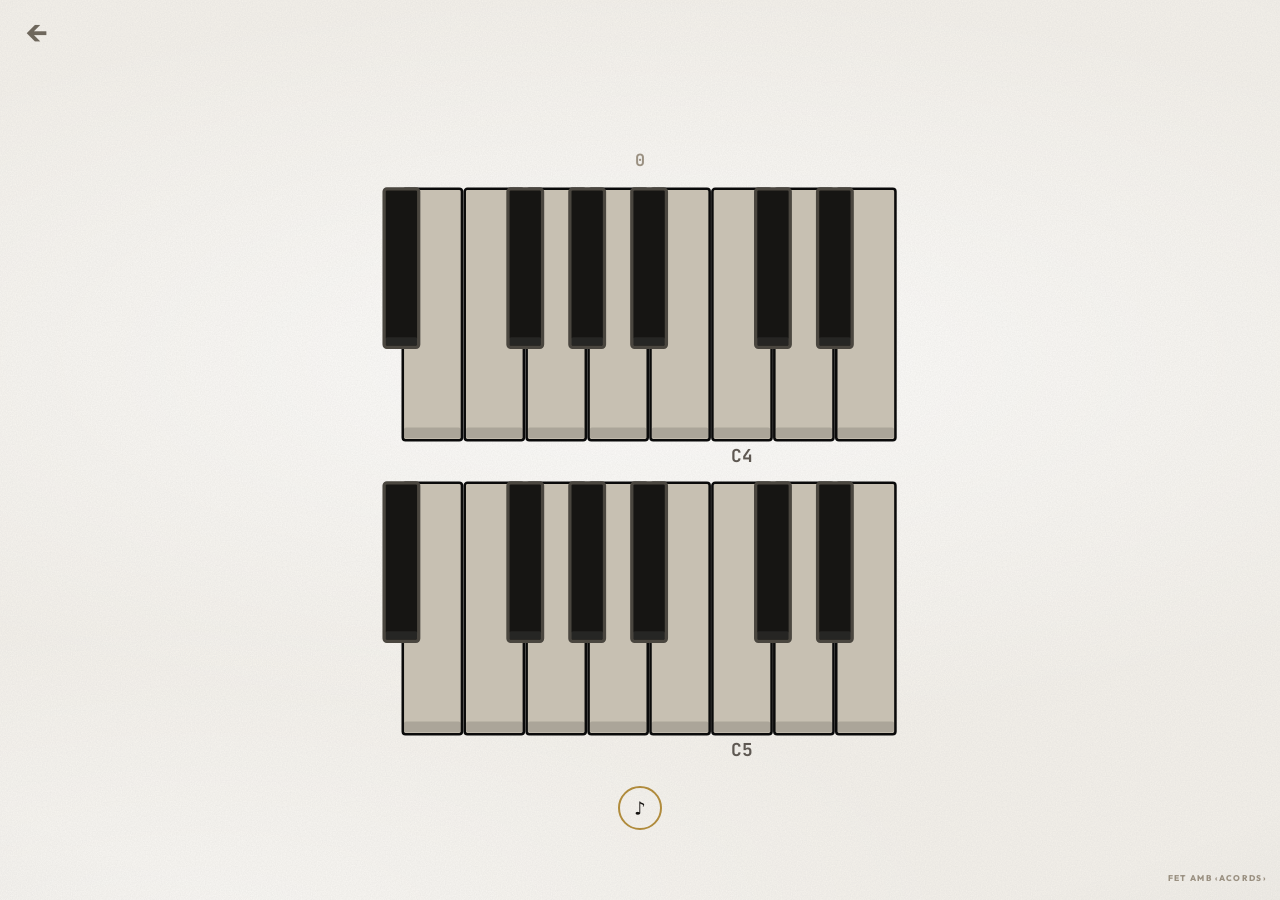
==== quinacord/index.html @ bc4dd2d1 "Add files via upload" ====
<!DOCTYPE html>
<html lang="ca" style="background:#060605">
<head>
<meta charset="utf-8">
<meta name="viewport" content="width=device-width, initial-scale=1, maximum-scale=1, user-scalable=no, viewport-fit=cover">
<meta name="theme-color" content="#060605">
<meta name="color-scheme" content="dark light">
<meta name="description" content="Cada dia sona un acord. Troba'l al piano.">
<meta name="apple-mobile-web-app-capable" content="yes">
<meta name="apple-mobile-web-app-status-bar-style" content="black-translucent">
<meta name="format-detection" content="telephone=no">
<title>Quinacord</title>
<link rel="icon" href="../icon.svg" type="image/svg+xml">
<link rel="apple-touch-icon" href="../apple-touch-icon.png">
<link rel="preconnect" href="https://fonts.googleapis.com">
<link rel="preconnect" href="https://fonts.gstatic.com" crossorigin>
<link rel="stylesheet" href="https://fonts.googleapis.com/css2?family=Outfit:wght@500;700;800;900&family=JetBrains+Mono:wght@500;700;800&display=swap">
<link rel="stylesheet" href="quinacord.css?v=9">
</head>
<body>

<!-- Quinacord es un pla mes d'Acords: el wordmark fa de titol d'acord,
     els modes son opcions tipografiques amb el subratllat de la casa,
     l'orella es la de la pantalla de practica i el teclat va contingut
     com als panells. -->
<main class="q">

  <a class="q-back" href="../" aria-label="Tornar a Acords">&#8592;</a>

  <section class="q-stage">
    <div class="q-name" id="q-name" aria-live="polite"></div>

    <div class="q-fails" id="q-miss" aria-label="Errades"></div>

    <div class="q-kb" id="q-kb" aria-label="Teclat"></div>

    <div class="q-row">
      <button type="button" class="pr-ear" id="q-ear" aria-label="Sentir l'acord del dia">
        <i id="q-ear-fill"></i><span>&#9834;</span>
      </button>
      <div class="q-done" id="q-done" hidden>
        <button type="button" class="q-share" id="q-share">comparteix</button>
        <button type="button" class="q-more" id="q-more">seguir jugant</button>
      </div>
    </div>
  </section>

  <a href="../" class="q-made">fet amb &#8249;Acords&#8250;</a>

</main>

<script src="../js/theory.js"></script>
<script src="../js/audio.js"></script>
<script src="../js/piano.js"></script>
<script src="game.js?v=11"></script>
</body>
</html>
---- quinacord/quinacord.css ----
/* ============================================================
   Quinacord — un pla més d'Acords.
   Mateixa casa: Outfit en negre per al gran, JetBrains Mono per a
   les xifres, microcaps, el subratllat amb el peu sortint, el fons
   mat amb gra, llum al centre i vinyeta. Res que l'app no faci.
   ============================================================ */

:root {
  --bg:    #060605;
  --text:  #F4F1EB;
  --beige: #DCC9A6;
  --ok:    #93B478;
  --bad:   #A65B4B;
  --muted: #948D83;
  --dim:   #66605A;
  --line:  #3A3733;
  --w-big:  900;
  --w-caps: 800;
  --sans:  "Outfit", system-ui, -apple-system, "Segoe UI", Roboto, sans-serif;
  --mono:  "JetBrains Mono", ui-monospace, "SFMono-Regular", Consolas, monospace;
}
@media (prefers-color-scheme: light) {
  :root {
    --bg:    #F4F1EB;
    --text:  #141210;
    --beige: #B08B3C;
    --ok:    #4F7A3C;
    --bad:   #9E4A38;
    --muted: #6E675C;
    --dim:   #9A9081;
    --line:  #C7BFAF;
  }
  html { background: #F4F1EB !important; }
}

* { box-sizing: border-box; }
::selection { background: var(--beige); color: #060605; }

html, body { height: 100%; margin: 0; overflow: hidden; }
body {
  background: var(--bg);
  color: var(--text);
  font-family: var(--sans);
  font-size: 16px;
  line-height: 1.4;
  -webkit-text-size-adjust: 100%;
  -webkit-tap-highlight-color: transparent;
  overscroll-behavior: none;
}
button { font-family: inherit; touch-action: manipulation; -webkit-user-select: none; user-select: none; }
:focus-visible { outline: 2px solid var(--beige); outline-offset: 2px; }

/* el fons de l'app, exacte: llum principal, contrallum, vinyeta i gra */
.q {
  position: relative;
  height: 100vh; height: 100dvh;
  display: flex; flex-direction: column; align-items: center;
  padding: calc(26px + env(safe-area-inset-top)) 16px calc(14px + env(safe-area-inset-bottom));
  overflow: hidden;
}
.q::before {
  content: ""; position: absolute; inset: 0; z-index: 0; pointer-events: none;
  background:
    url("data:image/svg+xml,%3Csvg xmlns='http://www.w3.org/2000/svg' width='240' height='240'%3E%3Cfilter id='g'%3E%3CfeTurbulence type='fractalNoise' baseFrequency='.8' numOctaves='2' stitchTiles='stitch'/%3E%3CfeColorMatrix values='0 0 0 0 1 0 0 0 0 1 0 0 0 0 1 0 0 0 .045 0'/%3E%3C/filter%3E%3Crect width='240' height='240' filter='url(%23g)'/%3E%3C/svg%3E") repeat left top / 240px 240px,
    radial-gradient(115% 62% at 50% 40%, rgba(255, 255, 255, .065), transparent 66%),
    radial-gradient(85% 48% at 16% 102%, rgba(255, 255, 255, .03), transparent 70%),
    radial-gradient(135% 105% at 50% 46%, transparent 52%, rgba(0, 0, 0, .5) 100%);
}
@media (prefers-color-scheme: light) {
  .q::before {
    background:
      url("data:image/svg+xml,%3Csvg xmlns='http://www.w3.org/2000/svg' width='240' height='240'%3E%3Cfilter id='g'%3E%3CfeTurbulence type='fractalNoise' baseFrequency='.8' numOctaves='2' stitchTiles='stitch'/%3E%3CfeColorMatrix values='0 0 0 0 0 0 0 0 0 0 0 0 0 0 0 0 0 0 .05 0'/%3E%3C/filter%3E%3Crect width='240' height='240' filter='url(%23g)'/%3E%3C/svg%3E") repeat left top / 240px 240px,
      radial-gradient(115% 62% at 50% 40%, rgba(255, 255, 255, .8), transparent 66%),
      radial-gradient(85% 48% at 16% 102%, rgba(255, 255, 255, .45), transparent 70%),
      radial-gradient(135% 105% at 50% 46%, transparent 55%, rgba(31, 27, 21, .085) 100%);
  }
}
.q > * { position: relative; z-index: 1; }

/* ---------------- la marca xiuxiueja: enrere + microcaps ---------------- */
.q-back {
  position: absolute; top: calc(6px + env(safe-area-inset-top)); left: 4px;
  width: 64px; height: 52px;
  display: flex; align-items: center; justify-content: center;
  color: var(--muted); text-decoration: none;
  font-family: var(--sans); font-size: 2rem; font-weight: 600; line-height: 1;
}
.q-back:active { color: var(--beige); }

/* ---------------- l'escenari ---------------- */
.q-stage {
  flex: 1 1 auto; min-height: 0;
  width: 100%; max-width: 520px;
  display: flex; flex-direction: column; align-items: center; justify-content: center;
  gap: 12px;
}
.q-name {
  min-height: 56px;
  display: flex; align-items: flex-end;
  font-size: 3rem; font-weight: var(--w-big); letter-spacing: -.02em; line-height: 1;
  color: var(--beige);
}
.q-name.ok { color: var(--ok); animation: q-pop .32s cubic-bezier(.2,.8,.2,1) both; }
@keyframes q-pop {
  from { transform: scale(.92); opacity: 0; }
  to   { transform: scale(1); opacity: 1; }
}

/* l'unic marcador: les errades. Puja i batega quan falles. */
.q-fails {
  min-height: 26px;
  font-family: var(--mono); font-size: 1.05rem; font-weight: 700;
  color: var(--dim);
}
.q-fails.some { color: var(--muted); }
.q-fails.bump { animation: q-bump .3s cubic-bezier(.2,.8,.2,1) both; }
@keyframes q-bump {
  30% { transform: scale(1.4); color: var(--bad); }
  100% { transform: scale(1); }
}

.q-kb { width: 100%; display: flex; flex-direction: column; gap: 10px; }
.q-kb svg { width: 100%; height: auto; display: block; }
.q-kb svg rect { transition: fill .07s linear, stroke .07s linear; }
.q-kb svg g[data-midi] { transition: transform .09s ease; }
.q-kb .q-shake { animation: q-shake .22s ease; }
@keyframes q-shake {
  25% { transform: translateX(-2.5px); }
  75% { transform: translateX(2.5px); }
}

/* ---------------- la fila de sota: l'orella de la practica ---------------- */
.q-row { display: flex; align-items: center; gap: 22px; margin-top: 8px; min-height: 46px; }
.pr-ear {
  position: relative;
  appearance: none; cursor: pointer; padding: 0;
  width: 44px; height: 44px;
  border: 2px solid var(--beige); border-radius: 50%;
  background: none; overflow: hidden;
  color: var(--text);
}
.pr-ear i { position: absolute; left: 0; right: 0; bottom: 0; height: 0; background: var(--beige); }
.pr-ear span {
  position: relative;
  font-family: var(--mono); font-size: 1.2rem; font-weight: 700;
  mix-blend-mode: difference;
}
@media (prefers-color-scheme: light) {
  .pr-ear span { mix-blend-mode: normal; color: #141210; }
}

.q-done { display: flex; align-items: center; gap: 14px; }
.q-done[hidden] { display: none; }
.q-share {
  appearance: none; border: 0; cursor: pointer;
  padding: 10px 16px;
  background: var(--text); color: var(--bg);
  font-size: .6rem; font-weight: var(--w-caps); letter-spacing: .16em; text-transform: uppercase;
  border-radius: 3px;
}
.q-share:active { background: var(--beige); }
/* seguir jugant: bloc beix, parella del comparteix */
.q-more {
  appearance: none; border: 0; cursor: pointer;
  padding: 10px 16px;
  background: var(--beige); color: #060605;
  font-size: .6rem; font-weight: var(--w-caps); letter-spacing: .16em; text-transform: uppercase;
  border-radius: 3px;
}
.q-more:active { background: var(--text); }

.q-made {
  position: absolute; right: 14px; bottom: calc(10px + env(safe-area-inset-bottom));
  font-size: .52rem; font-weight: var(--w-caps); letter-spacing: .16em; text-transform: uppercase;
  color: var(--dim); text-decoration: none;
  border-bottom: 2px solid transparent; padding-bottom: 3px;
}
.q-made:active, .q-made:hover { color: var(--beige); border-color: var(--beige); }

/* apaisat */
@media (max-height: 480px) {
  .q { padding-top: calc(10px + env(safe-area-inset-top)); }
  .q-modes { margin-top: 8px; gap: 26px; }
  .q-modes button { font-size: 1.05rem; padding-bottom: 8px; }
  .q-stage { gap: 8px; max-width: 640px; }
  .q-name { min-height: 34px; font-size: 1.9rem; }
  .q-row { margin-top: 2px; min-height: 38px; }
  .pr-ear { width: 38px; height: 38px; }
}

@media (prefers-reduced-motion: reduce) {
  * { animation: none !important; transition: none !important; }
}
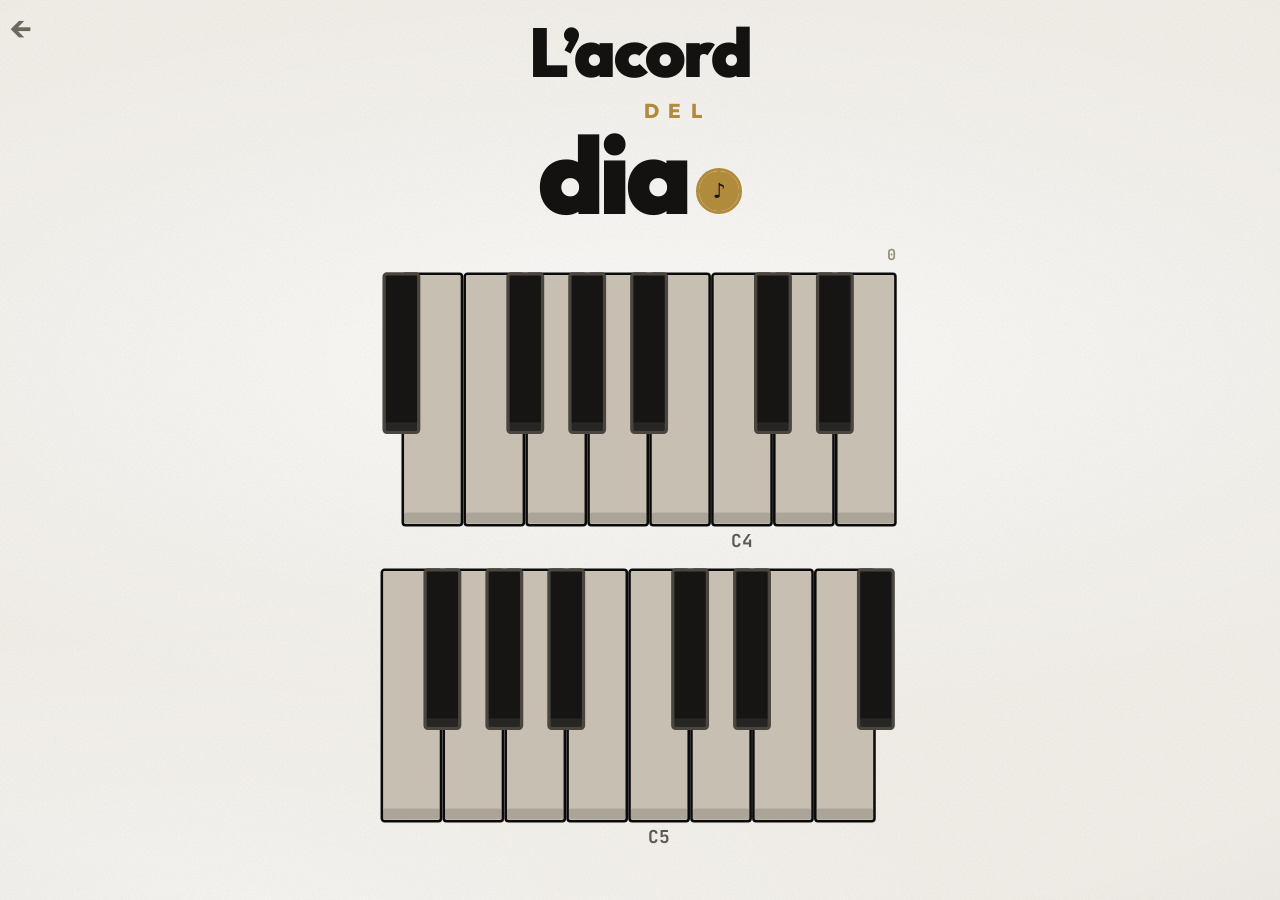
==== commit c1893b17: "Add files via upload" ====
--- a/quinacord/index.html
+++ b/quinacord/index.html
@@ -9,13 +9,13 @@
 <meta name="apple-mobile-web-app-capable" content="yes">
 <meta name="apple-mobile-web-app-status-bar-style" content="black-translucent">
 <meta name="format-detection" content="telephone=no">
-<title>Quinacord</title>
+<title>L'acord del dia</title>
 <link rel="icon" href="../icon.svg" type="image/svg+xml">
 <link rel="apple-touch-icon" href="../apple-touch-icon.png">
 <link rel="preconnect" href="https://fonts.googleapis.com">
 <link rel="preconnect" href="https://fonts.gstatic.com" crossorigin>
 <link rel="stylesheet" href="https://fonts.googleapis.com/css2?family=Outfit:wght@500;700;800;900&family=JetBrains+Mono:wght@500;700;800&display=swap">
-<link rel="stylesheet" href="quinacord.css?v=9">
+<link rel="stylesheet" href="quinacord.css?v=22">
 </head>
 <body>
 
@@ -27,6 +27,14 @@
 
   <a class="q-back" href="../" aria-label="Tornar a Acords">&#8592;</a>
 
+  <h1 class="q-title">
+    <span class="q-lock">
+      <span class="t1">L&#8217;acord</span>
+      <span class="t2">del</span>
+      <span class="t3">dia<button type="button" class="q-dot" id="q-ear" aria-label="Sentir l&#8217;acord del dia"><span class="q-dot-c"><i id="q-ear-fill"></i><b class="q-dot-n">&#9834;</b></span></button></span>
+    </span>
+  </h1>
+
   <section class="q-stage">
     <div class="q-name" id="q-name" aria-live="polite"></div>
 
@@ -35,9 +43,6 @@
     <div class="q-kb" id="q-kb" aria-label="Teclat"></div>
 
     <div class="q-row">
-      <button type="button" class="pr-ear" id="q-ear" aria-label="Sentir l'acord del dia">
-        <i id="q-ear-fill"></i><span>&#9834;</span>
-      </button>
       <div class="q-done" id="q-done" hidden>
         <button type="button" class="q-share" id="q-share">comparteix</button>
         <button type="button" class="q-more" id="q-more">seguir jugant</button>
@@ -45,13 +50,11 @@
     </div>
   </section>
 
-  <a href="../" class="q-made">fet amb &#8249;Acords&#8250;</a>
-
 </main>
 
 <script src="../js/theory.js"></script>
 <script src="../js/audio.js"></script>
 <script src="../js/piano.js"></script>
-<script src="game.js?v=11"></script>
+<script src="game.js?v=21"></script>
 </body>
 </html>
--- a/quinacord/quinacord.css
+++ b/quinacord/quinacord.css
@@ -54,8 +54,8 @@
 .q {
   position: relative;
   height: 100vh; height: 100dvh;
-  display: flex; flex-direction: column; align-items: center;
-  padding: calc(26px + env(safe-area-inset-top)) 16px calc(14px + env(safe-area-inset-bottom));
+  display: flex; flex-direction: column;
+  padding: calc(10px + env(safe-area-inset-top)) 18px calc(14px + env(safe-area-inset-bottom));
   overflow: hidden;
 }
 .q::before {
@@ -77,11 +77,126 @@
 }
 .q > * { position: relative; z-index: 1; }
 
+/* ---------------- el titol: tres linies esglaonades ----------------
+   L'acord   (gran)
+       del   (petit, en beix, cap a la dreta)
+   dia       (el mes gran)                                          */
+/* ----------------------------------------------------------------
+   El titol es un lockup compost, no tres linies soltes:
+
+        L'acord          <- esquerra del bloc
+                DEL      <- dreta del bloc, microcaps beix ben tracades
+          dia.           <- gegant, centrat, amb el punt beix
+
+   El BLOC es centra com una unitat a la meitat superior; les
+   alineacions internes son deliberades. En acabar, s'esvaeix.
+   ---------------------------------------------------------------- */
+.q-title {
+  flex: 1 1 auto; min-height: 0;
+  margin: 0;
+  padding-top: calc(56px + env(safe-area-inset-top));
+  display: flex; flex-direction: column; justify-content: center; align-items: center;
+  transition: opacity .45s ease;
+}
+body.acabat .q-title { opacity: 0; pointer-events: none; }
+
+.q-lock {
+  display: flex; flex-direction: column; align-items: center;
+  width: fit-content;
+}
+.q-title .t1 {
+  text-align: center;
+  font-size: clamp(3rem, 15vw, 4.1rem);
+  font-weight: var(--w-big); letter-spacing: -.03em; line-height: 1;
+  color: var(--text);
+}
+.q-title .t2 {
+  margin: .5em 0 .42em;
+  transform: translateX(1.7em);   /* l'esglao del DEL, cap a la dreta */
+  font-size: clamp(1.05rem, 5.2vw, 1.5rem);
+  font-weight: var(--w-caps); letter-spacing: .16em; text-transform: uppercase;
+  color: var(--beige);
+}
+.q-title .t3 {
+  text-align: center;
+  margin-top: -.03em;
+  font-size: clamp(4.6rem, 23.5vw, 6.4rem);
+  font-weight: var(--w-big); letter-spacing: -.04em; line-height: .85;
+  color: var(--text);
+}
+/* el punt de "dia." es el boto d'escoltar: ple en repos, es buida
+   mentre sona, es reomple en callar */
+.q-dot {
+  position: relative;
+  display: inline-block;
+  appearance: none; border: 0; background: none; cursor: pointer; padding: 0;
+  font: inherit;   /* sense aixo, el boto va a 13px i el punt surt nan */
+  width: .42em; height: .42em;
+  margin-left: .08em;
+  vertical-align: baseline;
+}
+.q-dot::after {   /* zona de toc generosa, invisible */
+  content: ""; position: absolute; inset: -14px;
+}
+.q-dot-c {
+  position: absolute; inset: 0;
+  border-radius: 50%;
+  border: 3px solid var(--beige);
+  overflow: hidden;
+  display: block;
+  isolation: isolate;
+}
+/* la nota de dins: es veu que el punt sona */
+.q-dot-n {
+  position: absolute; inset: 0;
+  display: flex; align-items: center; justify-content: center;
+  font-family: var(--mono); font-weight: 700; font-size: .2em;
+  color: var(--text);
+  mix-blend-mode: difference;
+}
+@media (prefers-color-scheme: light) {
+  .q-dot-n { mix-blend-mode: normal; color: #141210; }
+}
+.q-dot-c i {
+  position: absolute; left: 0; right: 0; bottom: 0; height: 100%;
+  background: var(--beige);
+}
+.q-dot:active .q-dot-c { border-color: var(--text); }
+
+body.acabat .q-title { opacity: 0; pointer-events: none; }
+
+.q-lock {
+  display: flex; flex-direction: column;
+  width: fit-content;
+}
+.q-title .t1 {
+  display: block; text-align: left;
+  font-size: clamp(3rem, 15.5vw, 4.3rem);
+  font-weight: var(--w-big); letter-spacing: -.03em; line-height: 1;
+  color: var(--text);
+}
+.q-title .t2 {
+  display: block; text-align: right;
+  margin: .55em 0 .4em;
+  padding-right: .1em;
+  font-size: clamp(.95rem, 4.4vw, 1.25rem);
+  font-weight: var(--w-caps); letter-spacing: .46em; text-transform: uppercase;
+  text-indent: .46em;   /* compensa el tracking del final de linia */
+  color: var(--beige);
+}
+.q-title .t3 {
+  display: block; text-align: center;
+  margin-top: -.04em;
+  font-size: clamp(4.8rem, 25vw, 6.8rem);
+  font-weight: var(--w-big); letter-spacing: -.04em; line-height: .82;
+  color: var(--text);
+}
+
 /* ---------------- la marca xiuxiueja: enrere + microcaps ---------------- */
 .q-back {
-  position: absolute; top: calc(6px + env(safe-area-inset-top)); left: 4px;
-  width: 64px; height: 52px;
-  display: flex; align-items: center; justify-content: center;
+  position: absolute; top: calc(4px + env(safe-area-inset-top)); left: 10px;
+  width: 56px; height: 48px;
+  display: flex; align-items: center; justify-content: flex-start;
   color: var(--muted); text-decoration: none;
   font-family: var(--sans); font-size: 2rem; font-weight: 600; line-height: 1;
 }
@@ -89,10 +204,12 @@
 
 /* ---------------- l'escenari ---------------- */
 .q-stage {
-  flex: 1 1 auto; min-height: 0;
+  flex: none;
   width: 100%; max-width: 520px;
+  align-self: center;
   display: flex; flex-direction: column; align-items: center; justify-content: center;
-  gap: 12px;
+  gap: 10px;
+  padding: 8px 0;
 }
 .q-name {
   min-height: 56px;
@@ -106,10 +223,12 @@
   to   { transform: scale(1); opacity: 1; }
 }
 
-/* l'unic marcador: les errades. Puja i batega quan falles. */
+/* l'unic marcador: les errades, com un foli arran del teclat */
 .q-fails {
-  min-height: 26px;
-  font-family: var(--mono); font-size: 1.05rem; font-weight: 700;
+  align-self: flex-end;
+  margin: 0 4px -4px 0;
+  min-height: 22px;
+  font-family: var(--mono); font-size: .95rem; font-weight: 700;
   color: var(--dim);
 }
 .q-fails.some { color: var(--muted); }
@@ -119,7 +238,7 @@
   100% { transform: scale(1); }
 }
 
-.q-kb { width: 100%; display: flex; flex-direction: column; gap: 10px; }
+.q-kb { width: 100%; display: flex; flex-direction: column; gap: 12px; }
 .q-kb svg { width: 100%; height: auto; display: block; }
 .q-kb svg rect { transition: fill .07s linear, stroke .07s linear; }
 .q-kb svg g[data-midi] { transition: transform .09s ease; }
@@ -130,24 +249,7 @@
 }
 
 /* ---------------- la fila de sota: l'orella de la practica ---------------- */
-.q-row { display: flex; align-items: center; gap: 22px; margin-top: 8px; min-height: 46px; }
-.pr-ear {
-  position: relative;
-  appearance: none; cursor: pointer; padding: 0;
-  width: 44px; height: 44px;
-  border: 2px solid var(--beige); border-radius: 50%;
-  background: none; overflow: hidden;
-  color: var(--text);
-}
-.pr-ear i { position: absolute; left: 0; right: 0; bottom: 0; height: 0; background: var(--beige); }
-.pr-ear span {
-  position: relative;
-  font-family: var(--mono); font-size: 1.2rem; font-weight: 700;
-  mix-blend-mode: difference;
-}
-@media (prefers-color-scheme: light) {
-  .pr-ear span { mix-blend-mode: normal; color: #141210; }
-}
+.q-row { display: flex; align-items: center; gap: 22px; margin-top: 8px; min-height: 8px; }
 
 .q-done { display: flex; align-items: center; gap: 14px; }
 .q-done[hidden] { display: none; }
@@ -169,24 +271,21 @@
 }
 .q-more:active { background: var(--text); }
 
-.q-made {
-  position: absolute; right: 14px; bottom: calc(10px + env(safe-area-inset-bottom));
-  font-size: .52rem; font-weight: var(--w-caps); letter-spacing: .16em; text-transform: uppercase;
-  color: var(--dim); text-decoration: none;
-  border-bottom: 2px solid transparent; padding-bottom: 3px;
-}
-.q-made:active, .q-made:hover { color: var(--beige); border-color: var(--beige); }
 
 /* apaisat */
 @media (max-height: 480px) {
-  .q { padding-top: calc(10px + env(safe-area-inset-top)); }
+  .q { padding-top: calc(6px + env(safe-area-inset-top)); }
+  .q-title { padding-top: 6px; }
+  .q-lock { flex-direction: row; align-items: baseline; gap: 10px; }
+  .q-title .t1 { font-size: 1.3rem; }
+  .q-title .t2 { margin: 0; font-size: .62rem; letter-spacing: .3em; text-indent: 0; }
+  .q-title .t3 { margin-top: 0; font-size: 1.7rem; }
   .q-modes { margin-top: 8px; gap: 26px; }
   .q-modes button { font-size: 1.05rem; padding-bottom: 8px; }
   .q-stage { gap: 8px; max-width: 640px; }
   .q-name { min-height: 34px; font-size: 1.9rem; }
   .q-row { margin-top: 2px; min-height: 38px; }
-  .pr-ear { width: 38px; height: 38px; }
-}
+  }
 
 @media (prefers-reduced-motion: reduce) {
   * { animation: none !important; transition: none !important; }
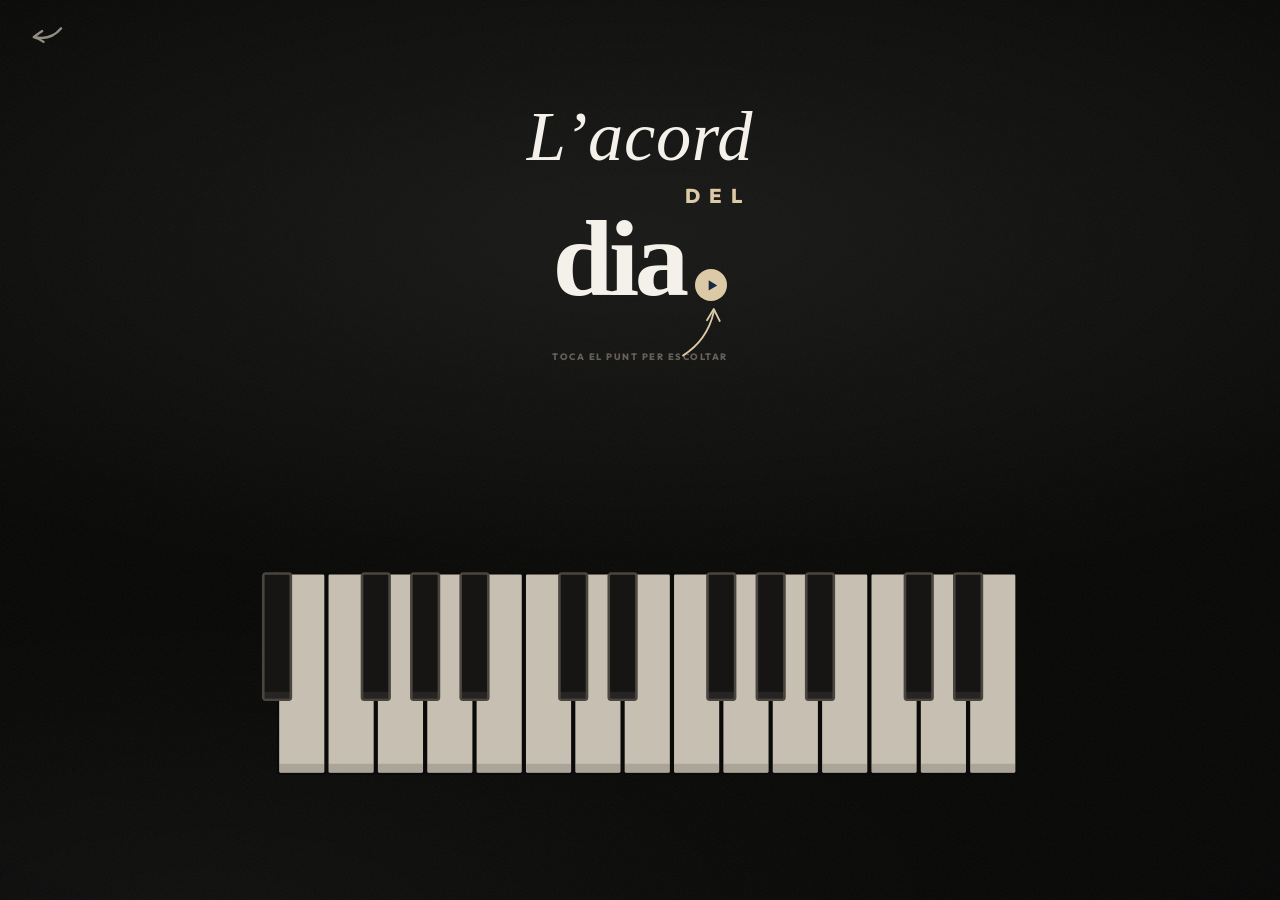
==== commit 4517df98: "Add files via upload" ====
--- a/quinacord/index.html
+++ b/quinacord/index.html
@@ -2,59 +2,16 @@
 <html lang="ca" style="background:#060605">
 <head>
 <meta charset="utf-8">
-<meta name="viewport" content="width=device-width, initial-scale=1, maximum-scale=1, user-scalable=no, viewport-fit=cover">
+<meta name="viewport" content="width=device-width, initial-scale=1, viewport-fit=cover">
 <meta name="theme-color" content="#060605">
-<meta name="color-scheme" content="dark light">
 <meta name="description" content="Cada dia sona un acord. Troba'l al piano.">
-<meta name="apple-mobile-web-app-capable" content="yes">
-<meta name="apple-mobile-web-app-status-bar-style" content="black-translucent">
-<meta name="format-detection" content="telephone=no">
 <title>L'acord del dia</title>
 <link rel="icon" href="../icon.svg" type="image/svg+xml">
 <link rel="apple-touch-icon" href="../apple-touch-icon.png">
-<link rel="preconnect" href="https://fonts.googleapis.com">
-<link rel="preconnect" href="https://fonts.gstatic.com" crossorigin>
-<link rel="stylesheet" href="https://fonts.googleapis.com/css2?family=Outfit:wght@500;700;800;900&family=JetBrains+Mono:wght@500;700;800&display=swap">
-<link rel="stylesheet" href="quinacord.css?v=22">
+<!-- El joc viu dins l'app (en PWA, saltar de pagina treu la barra del
+     navegador). Aquesta adreca es queda per als enllacos compartits. -->
+<script>location.replace('../#quina');</script>
+<meta http-equiv="refresh" content="0;url=../#quina">
 </head>
-<body>
-
-<!-- Quinacord es un pla mes d'Acords: el wordmark fa de titol d'acord,
-     els modes son opcions tipografiques amb el subratllat de la casa,
-     l'orella es la de la pantalla de practica i el teclat va contingut
-     com als panells. -->
-<main class="q">
-
-  <a class="q-back" href="../" aria-label="Tornar a Acords">&#8592;</a>
-
-  <h1 class="q-title">
-    <span class="q-lock">
-      <span class="t1">L&#8217;acord</span>
-      <span class="t2">del</span>
-      <span class="t3">dia<button type="button" class="q-dot" id="q-ear" aria-label="Sentir l&#8217;acord del dia"><span class="q-dot-c"><i id="q-ear-fill"></i><b class="q-dot-n">&#9834;</b></span></button></span>
-    </span>
-  </h1>
-
-  <section class="q-stage">
-    <div class="q-name" id="q-name" aria-live="polite"></div>
-
-    <div class="q-fails" id="q-miss" aria-label="Errades"></div>
-
-    <div class="q-kb" id="q-kb" aria-label="Teclat"></div>
-
-    <div class="q-row">
-      <div class="q-done" id="q-done" hidden>
-        <button type="button" class="q-share" id="q-share">comparteix</button>
-        <button type="button" class="q-more" id="q-more">seguir jugant</button>
-      </div>
-    </div>
-  </section>
-
-</main>
-
-<script src="../js/theory.js"></script>
-<script src="../js/audio.js"></script>
-<script src="../js/piano.js"></script>
-<script src="game.js?v=21"></script>
-</body>
+<body></body>
 </html>
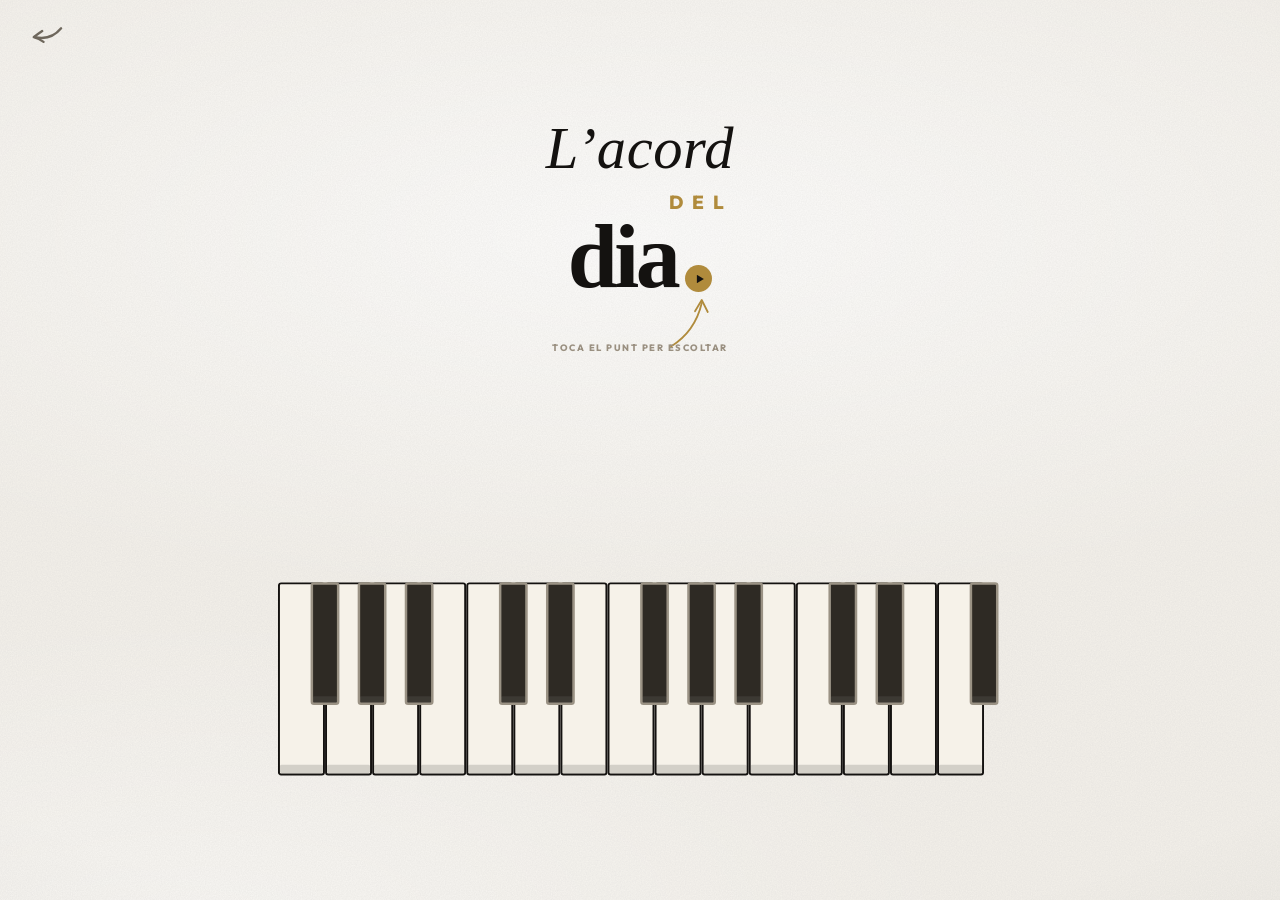
==== commit 42f1aeab: "Add files via upload" ====
--- a/quinacord/index.html
+++ b/quinacord/index.html
@@ -1,9 +1,9 @@
 <!DOCTYPE html>
-<html lang="ca" style="background:#060605">
+<html lang="ca" style="background:#F4F1EB">
 <head>
 <meta charset="utf-8">
 <meta name="viewport" content="width=device-width, initial-scale=1, viewport-fit=cover">
-<meta name="theme-color" content="#060605">
+<meta name="theme-color" content="#F4F1EB">
 <meta name="description" content="Cada dia sona un acord. Troba'l al piano.">
 <title>L'acord del dia</title>
 <link rel="icon" href="../icon.svg" type="image/svg+xml">
